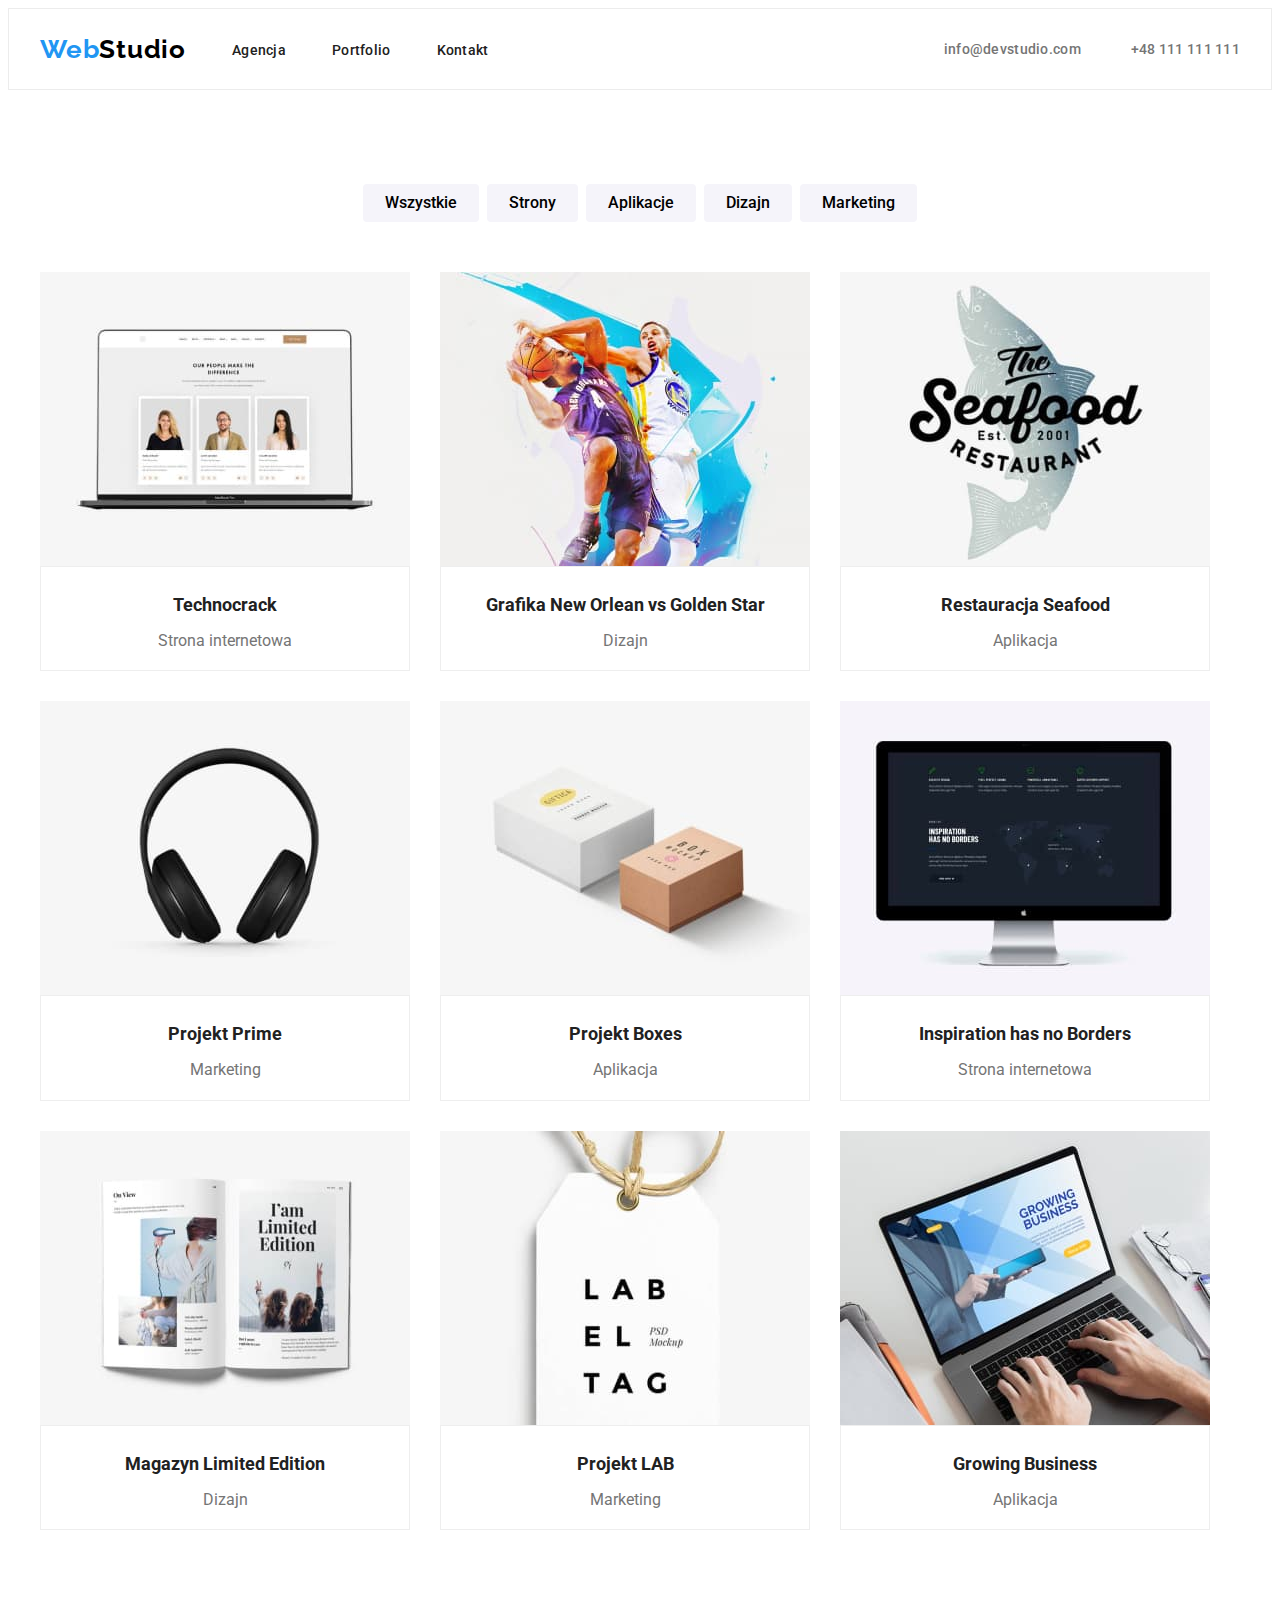
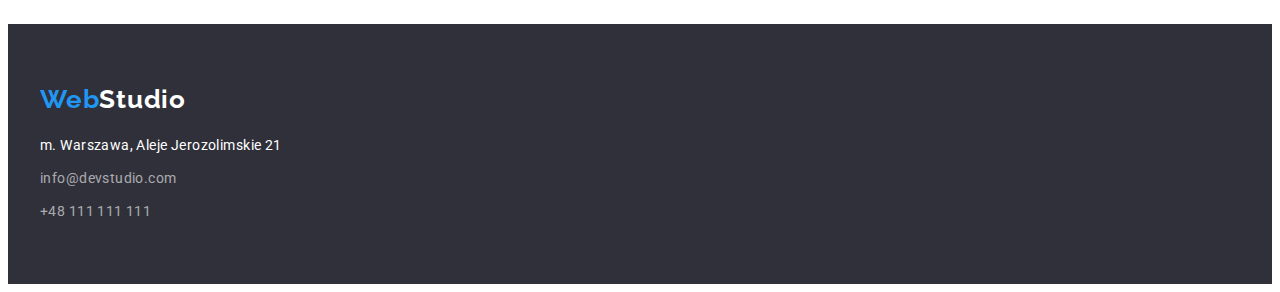
==== portfolio.html @ c01634f3 "added files from hw-03" ====
<!DOCTYPE html>
<html lang="pl">
    <head>
        <meta charset="UTF-8" />
        <meta http-equiv="X-UA-Compatible" content="IE=edge" />
        <meta name="viewport" content="width=device-width, initial-scale=1.0" />

        <title>Document</title>
        <link
            rel="stylesheet"
            href="https://cdnjs.cloudflare.com/ajax/libs/modern-normalize/1.1.0/modern-normalize.min.css"
            integrity="sha512-wpPYUAdjBVSE4KJnH1VR1HeZfpl1ub8YT/NKx4PuQ5NmX2tKuGu6U/JRp5y+Y8XG2tV+wKQpNHVUX03MfMFn9Q=="
            crossorigin="anonymous"
            referrerpolicy="no-referrer"
        />
        <link
            href="https://fonts.googleapis.com/css2?family=Raleway:wght@700&family=Roboto+Condensed&family=Roboto:wght@400;500;700;900&display=swap"
            rel="stylesheet"
        />
        <link rel="stylesheet" href="./css/style.css" />
    </head>
    <body>
        <header class="main">
            <div class="container menu">
                <nav class="nav">
                    <a href="./index.html" class="logo"
                        >Web<span class="black">Studio</span></a
                    >
                    <ul class="navigation">
                        <li>
                            <a href="./index.html" class="nav-item">Agencja</a>
                        </li>
                        <li>
                            <a href="./portfolio.html" class="nav-item"
                                >Portfolio</a
                            >
                        </li>
                        <li><a href="" class="nav-item">Kontakt</a></li>
                    </ul>
                </nav>
                <div class="contact-data">
                    <a href="mailto:info@devstudio.com" class="contact"
                        >info@devstudio.com</a
                    >
                    <a href="tel:+48111111111" class="contact"
                        >+48 111 111 111</a
                    >
                </div>
            </div>
        </header>
        <main>
            <section class="section">
                <div class="container">
                    <ul class="options">
                        <li>
                            <button type="button" class="button">
                                Wszystkie
                            </button>
                        </li>
                        <li>
                            <button type="button" class="button">Strony</button>
                        </li>
                        <li>
                            <button type="button" class="button">
                                Aplikacje
                            </button>
                        </li>
                        <li>
                            <button type="button" class="button">Dizajn</button>
                        </li>
                        <li>
                            <button type="button" class="button">
                                Marketing
                            </button>
                        </li>
                    </ul>

                    <ul class="services">
                        <li>
                            <figure>
                                <img
                                    src="./images/app.jpg"
                                    alt="Obraz przedstawia ekran laptopa wyświetlający grafikę"
                                    width="370"
                                    height="294"
                                />
                                <figcaption class="decoration">
                                    <h3 class="project-name">Technocrack</h3>
                                    <span class="type">Strona internetowa</span>
                                </figcaption>
                            </figure>
                        </li>
                        <li>
                            <figure>
                                <img
                                    src="./images/basketball.jpg"
                                    alt="Obraz przedstawia grających koszykarzy"
                                    width="370"
                                    height="294"
                                />
                                <figcaption class="decoration">
                                    <h3 class="project-name">
                                        Grafika New Orlean vs Golden Star
                                    </h3>
                                    <span class="type">Dizajn</span>
                                </figcaption>
                            </figure>
                        </li>
                        <li>
                            <figure>
                                <img
                                    src="./images/seafood.jpg"
                                    alt="Obraz przedstawia logo restauracji Seafood"
                                    width="370"
                                    height="294"
                                />
                                <figcaption class="decoration">
                                    <h3 class="project-name">
                                        Restauracja Seafood
                                    </h3>
                                    <span class="type">Aplikacja</span>
                                </figcaption>
                            </figure>
                        </li>
                        <li>
                            <figure>
                                <img
                                    src="./images/headphones.jpg"
                                    alt="Obraz przedstawia słuchawki nauszne"
                                    width="370"
                                    height="294"
                                />
                                <figcaption class="decoration">
                                    <h3 class="project-name">Projekt Prime</h3>
                                    <span class="type">Marketing</span>
                                </figcaption>
                            </figure>
                        </li>
                        <li>
                            <figure>
                                <img
                                    src="./images/boxes.jpg"
                                    alt="Obraz przedstawia białe i beżowe pudełko"
                                    width="370"
                                    height="294"
                                />
                                <figcaption class="decoration">
                                    <h3 class="project-name">Projekt Boxes</h3>
                                    <span class="type">Aplikacja</span>
                                </figcaption>
                            </figure>
                        </li>
                        <li>
                            <figure>
                                <img
                                    src="./images/screen.jpg"
                                    alt="Obraz przedstawia monitor"
                                    width="370"
                                    height="294"
                                />
                                <figcaption class="decoration">
                                    <h3 class="project-name">
                                        Inspiration has no Borders
                                    </h3>
                                    <span class="type">Strona internetowa</span>
                                </figcaption>
                            </figure>
                        </li>
                        <li>
                            <figure>
                                <img
                                    src="./images/book.jpg"
                                    alt="Obraz przedstawia otwarte czasopismo"
                                    width="370"
                                    height="294"
                                />
                                <figcaption class="decoration">
                                    <h3 class="project-name">
                                        Magazyn Limited Edition
                                    </h3>

                                    <span class="type">Dizajn</span>
                                </figcaption>
                            </figure>
                        </li>
                        <li>
                            <figure>
                                <img
                                    src="./images/label.jpg"
                                    alt="Obraz przedstawia metkę"
                                    width="370"
                                    height="294"
                                />
                                <figcaption class="decoration">
                                    <h3 class="project-name">Projekt LAB</h3>

                                    <span class="type">Marketing</span>
                                </figcaption>
                            </figure>
                        </li>
                        <li>
                            <figure>
                                <img
                                    src="./images/laptop.jpg"
                                    alt="Obraz przedstawia dłonie piszące na laptopie"
                                    width="370"
                                    height="294"
                                />
                                <figcaption class="decoration">
                                    <h3 class="project-name">
                                        Growing Business
                                    </h3>
                                    <span class="type">Aplikacja</span>
                                </figcaption>
                            </figure>
                        </li>
                    </ul>
                </div>
            </section>
        </main>
        <footer class="footer-container">
            <div class="container">
                <a href="./index.html" class="logo"
                    >Web<span class="white">Studio</span></a
                >
                <address class="address-wrapper">
                    <span class="address"
                        >m. Warszawa, Aleje Jerozolimskie 21</span
                    >

                    <a href="mailto:info@devstudio.com" class="contact-footer"
                        >info@devstudio.com</a
                    >

                    <a href="tel:+48111111111" class="contact-footer"
                        >+48 111 111 111</a
                    >
                </address>
            </div>
        </footer>
    </body>
</html>
---- css/style.css ----
:root {
    --font-color1: #212121;
    --font-color2: #757575;
    --brand-color: #2196f3;
    --off-color: #f5f4fa;
    --background-color1: #2f303a;
}
/* style globalne */
body {
    font-family: 'Roboto', sans-serif;
    background-color: #fff;
    color: var(--font-color1);
}
*,
*::before,
*::after {
    outline: none;
}

h1,
h2,
h3,
h4,
p,
figure {
    margin: 0;
    padding: 0;
}

ul {
    list-style: none;
    margin: 0;
    padding: 0;
}
img {
    vertical-align: middle;
}
.container {
    max-width: 1200px;
    width: 100%;
    margin: 0 auto;
    padding: 0 15px;
}

/* style w header */
.logo {
    color: var(--brand-color);
    font-weight: 700;
    font-size: 26px;
    text-decoration: none;
    font-family: 'Raleway', sans-serif;
    letter-spacing: 0.03em;
}
.black {
    color: #000000;
    font-weight: 700;
    font-size: 26px;
    line-height: 1.19;
}
.main {
    border: 1px solid #ececec;
}
.menu {
    display: flex;
    flex-wrap: wrap;
    justify-content: space-between;
}
.nav-item {
    color: var(--font-color1);
    font-weight: 500;
    text-decoration: none;

    letter-spacing: 0.02em;
    font-size: 14px;
    line-height: 1.17;
}
.nav-item:hover,
.nav-item:focus {
    color: var(--brand-color);
}
.nav {
    display: flex;
    flex-wrap: wrap;
    align-items: center;

    gap: 46px;
}
.navigation {
    display: flex;
    flex-wrap: wrap;

    gap: 46px;
}
.contact-data {
    display: flex;
    align-items: center;

    padding: 32px 0;
    gap: 50px;
}
.contact {
    color: var(--font-color2);
    font-weight: 500;
    text-decoration: none;
    letter-spacing: 0.02em;
    font-size: 14px;
    line-height: 1.17;
}
.contact:hover,
.contact:focus {
    color: var(--brand-color);
}

/* style w main index.html*/
.solutions {
    background-color: var(--background-color1);
    display: flex;
    flex-direction: column;
    align-items: center;
    gap: 30px;
    padding: 200px 452px;
}

.title {
    color: #fff;
    font-weight: 900;
    text-align: center;
    font-size: 44px;
    line-height: 1.36;
    letter-spacing: 0.06em;
    min-width: 696px;
}
.order {
    box-shadow: 0px 4px 4px rgba(0, 0, 0, 0.15);
    background-color: var(--brand-color);
    border: none;
    border-radius: 4px;
    color: #fff;
    width: 200px;
    height: 50px;
    font-family: 'Roboto', sans-serif;
    font-weight: 700;
    font-size: 16px;
    line-height: 1.88;
    align-items: center;
    text-align: center;
    padding: 10px 42px;
}
.order:hover,
.order:focus {
    cursor: pointer;
}
.offer-items {
    display: flex;
    gap: 30px;
    line-height: 1.71;
    padding: 94px 0;
}
.offer {
    font-weight: 700;
    font-size: 14px;
    line-height: 1.14;
    letter-spacing: 0.03em;
    margin-bottom: 10px;
}
.offer-description {
    color: var(--font-color2);

    font-size: 14px;
    line-height: 1.14;
    letter-spacing: 0.03em;
}
.introduce {
    font-weight: 700;
    font-size: 36px;
    line-height: 1.16;
    text-align: center;
    letter-spacing: 0.03em;
}
.our-services {
    display: flex;
    gap: 30px;
    padding: 50px 0 94px;
}
.crew {
    background-color: #f5f4fa;
    padding: 94px 0;
}
.crew-members {
    display: flex;
    gap: 30px;
    margin-top: 50px;
}
.description {
    padding: 30px;
    text-align: center;
    background-color: #fff;
    display: flex;
    flex-direction: column;
    gap: 10px;
}
.name {
    color: var(--font-color1);
    font-weight: 500;
    text-align: center;

    font-size: 16px;
    line-height: 1.19;
    margin-bottom: 10px;
}
.type {
    color: var(--font-color2);
    text-align: center;
    font-size: 16px;
    line-height: 1.19;
}
/* style w main portfolio.html */
.section {
    padding-top: 94px;
    padding-bottom: 94px;
}
.options {
    display: flex;
    justify-content: center;
    gap: 8px;

    margin-bottom: 50px;
}
.button {
    background-color: var(--off-color);
    border: none;
    font-family: 'Roboto', sans-serif;
    border-radius: 4px;
    font-weight: 500;
    font-size: 16px;
    line-height: 1.63;
    padding: 6px 22px;
}
.button:hover,
.button:focus {
    background-color: var(--brand-color);
    border-color: var(--brand-color);
    color: #fff;
    cursor: pointer;
}
.services {
    display: flex;
    flex-wrap: wrap;
    gap: 30px;
}
.decoration {
    border: 1px solid #eeeeee;
    padding: 20px 24px;
    display: flex;
    flex-direction: column;
    align-items: center;
    gap: 4px;
}
.project-name {
    color: var(--font-color1);
    font-weight: 700;
    font-size: 18px;
    line-height: 2;
    margin-bottom: 4px;
}
/* style w footer */
.footer-container {
    background-color: var(--background-color1);
    padding-top: 60px;
    padding-bottom: 60px;
}
.white {
    color: #fff;
    font-weight: 700;
    font-size: 26px;
    line-height: 1.19;
}

.address {
    color: #fff;
    font-size: 14px;
    line-height: 1.71;

    letter-spacing: 0.03em;
    font-style: normal;
}
.address-wrapper {
    display: flex;
    flex-direction: column;
    gap: 9px;
    margin-top: 20px;
}

.contact-footer {
    color: rgba(255, 255, 255, 0.6);
    font-size: 14px;
    line-height: 1.71;

    text-decoration: none;
    letter-spacing: 0.03em;
    font-style: normal;
}
.contact-footer:hover,
.contact-footer:focus {
    color: var(--brand-color);
}
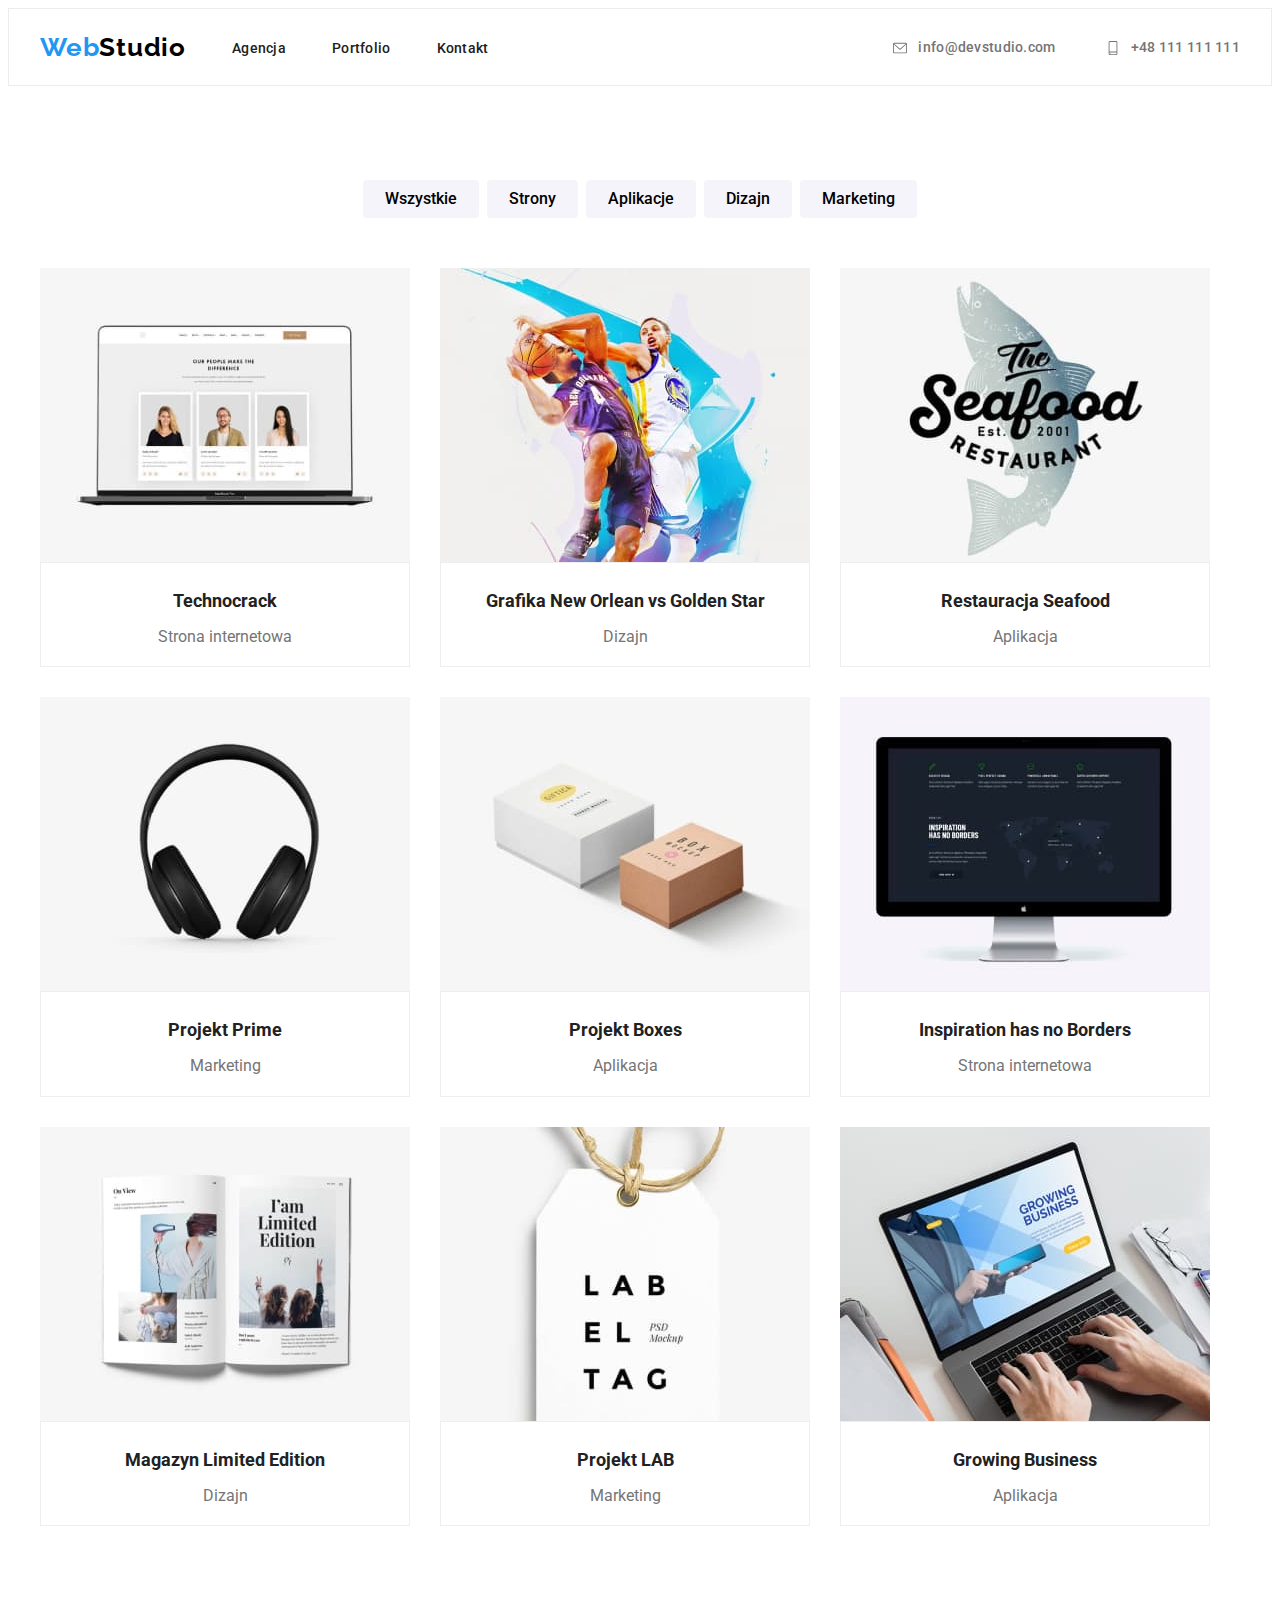
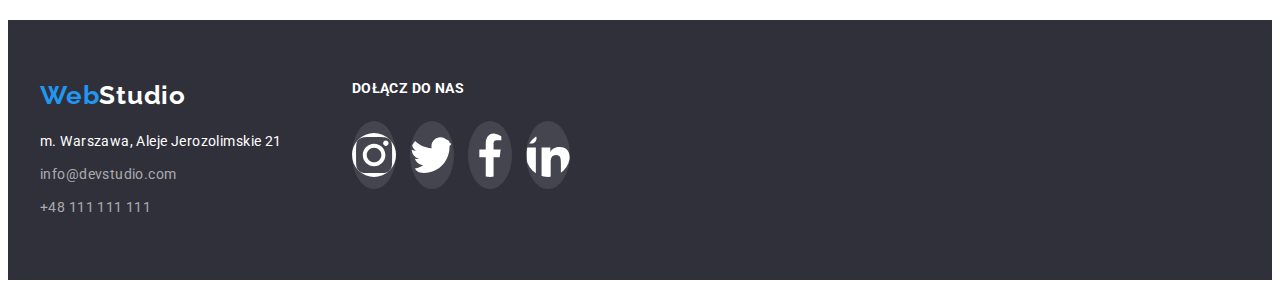
==== commit 3c44941c: "added icons, background image and styled boxes" ====
--- a/portfolio.html
+++ b/portfolio.html
@@ -39,11 +39,19 @@
                     </ul>
                 </nav>
                 <div class="contact-data">
-                    <a href="mailto:info@devstudio.com" class="contact"
-                        >info@devstudio.com</a
-                    >
-                    <a href="tel:+48111111111" class="contact"
-                        >+48 111 111 111</a
+                    <a href="mailto:info@devstudio.com" class="contact">
+                        <svg class="icon-mail">
+                            <use href="./images/icons.svg#icon-envelope"></use>
+                        </svg>
+                        info@devstudio.com</a
+                    >
+                    <a href="tel:+48111111111" class="contact">
+                        <svg class="icon-tel">
+                            <use
+                                href="./images/icons.svg#icon-smartphone"
+                            ></use>
+                        </svg>
+                        +48 111 111 111</a
                     >
                 </div>
             </div>
@@ -77,7 +85,7 @@
 
                     <ul class="services">
                         <li>
-                            <figure>
+                            <figure class="service-box">
                                 <img
                                     src="./images/app.jpg"
                                     alt="Obraz przedstawia ekran laptopa wyświetlający grafikę"
@@ -91,7 +99,7 @@
                             </figure>
                         </li>
                         <li>
-                            <figure>
+                            <figure class="service-box">
                                 <img
                                     src="./images/basketball.jpg"
                                     alt="Obraz przedstawia grających koszykarzy"
@@ -107,7 +115,7 @@
                             </figure>
                         </li>
                         <li>
-                            <figure>
+                            <figure class="service-box">
                                 <img
                                     src="./images/seafood.jpg"
                                     alt="Obraz przedstawia logo restauracji Seafood"
@@ -123,7 +131,7 @@
                             </figure>
                         </li>
                         <li>
-                            <figure>
+                            <figure class="service-box">
                                 <img
                                     src="./images/headphones.jpg"
                                     alt="Obraz przedstawia słuchawki nauszne"
@@ -137,7 +145,7 @@
                             </figure>
                         </li>
                         <li>
-                            <figure>
+                            <figure class="service-box">
                                 <img
                                     src="./images/boxes.jpg"
                                     alt="Obraz przedstawia białe i beżowe pudełko"
@@ -151,7 +159,7 @@
                             </figure>
                         </li>
                         <li>
-                            <figure>
+                            <figure class="service-box">
                                 <img
                                     src="./images/screen.jpg"
                                     alt="Obraz przedstawia monitor"
@@ -167,7 +175,7 @@
                             </figure>
                         </li>
                         <li>
-                            <figure>
+                            <figure class="service-box">
                                 <img
                                     src="./images/book.jpg"
                                     alt="Obraz przedstawia otwarte czasopismo"
@@ -184,7 +192,7 @@
                             </figure>
                         </li>
                         <li>
-                            <figure>
+                            <figure class="service-box">
                                 <img
                                     src="./images/label.jpg"
                                     alt="Obraz przedstawia metkę"
@@ -199,7 +207,7 @@
                             </figure>
                         </li>
                         <li>
-                            <figure>
+                            <figure class="service-box">
                                 <img
                                     src="./images/laptop.jpg"
                                     alt="Obraz przedstawia dłonie piszące na laptopie"
@@ -219,23 +227,54 @@
             </section>
         </main>
         <footer class="footer-container">
-            <div class="container">
-                <a href="./index.html" class="logo"
-                    >Web<span class="white">Studio</span></a
-                >
-                <address class="address-wrapper">
-                    <span class="address"
-                        >m. Warszawa, Aleje Jerozolimskie 21</span
-                    >
-
-                    <a href="mailto:info@devstudio.com" class="contact-footer"
-                        >info@devstudio.com</a
-                    >
-
-                    <a href="tel:+48111111111" class="contact-footer"
-                        >+48 111 111 111</a
-                    >
-                </address>
+            <div class="footer-elements container">
+                <div>
+                    <a href="./index.html" class="logo"
+                        >Web<span class="white">Studio</span></a
+                    >
+                    <address class="address-wrapper">
+                        <span class="address"
+                            >m. Warszawa, Aleje Jerozolimskie 21</span
+                        >
+
+                        <a
+                            href="mailto:info@devstudio.com"
+                            class="contact-footer"
+                            >info@devstudio.com</a
+                        >
+
+                        <a href="tel:+48111111111" class="contact-footer"
+                            >+48 111 111 111</a
+                        >
+                    </address>
+                </div>
+                <div class="find-us">
+                    <h4 class="join-us">DOŁĄCZ DO NAS</h4>
+                    <a href=""
+                        ><svg class="icon-footer">
+                            <use
+                                href="./images/icons.svg#icon-instagram"
+                            ></use></svg
+                    ></a>
+                    <a href="">
+                        <svg class="icon-footer">
+                            <use
+                                href="./images/icons.svg#icon-twitter"
+                            ></use></svg
+                    ></a>
+                    <a href=""
+                        ><svg class="icon-footer">
+                            <use
+                                href="./images/icons.svg#icon-facebook"
+                            ></use></svg
+                    ></a>
+                    <a href=""
+                        ><svg class="icon-footer">
+                            <use
+                                href="./images/icons.svg#icon-linkedin"
+                            ></use></svg
+                    ></a>
+                </div>
             </div>
         </footer>
     </body>
--- a/css/style.css
+++ b/css/style.css
@@ -4,6 +4,7 @@
     --brand-color: #2196f3;
     --off-color: #f5f4fa;
     --background-color1: #2f303a;
+    --icon-color: #afb1b8;
 }
 /* style globalne */
 body {
@@ -95,7 +96,7 @@
     display: flex;
     align-items: center;
 
-    padding: 32px 0;
+    padding: 30px 0;
     gap: 50px;
 }
 .contact {
@@ -106,14 +107,39 @@
     font-size: 14px;
     line-height: 1.17;
 }
+
+.icon-mail {
+    width: 1em;
+    height: 1em;
+    vertical-align: middle;
+    fill: currentColor;
+    margin-right: 8px;
+}
+
+.icon-tel {
+    width: 1em;
+    height: 1em;
+    vertical-align: middle;
+    fill: currentColor;
+    margin-right: 8px;
+}
 .contact:hover,
 .contact:focus {
     color: var(--brand-color);
+    fill: var(--brand-color);
 }
 
 /* style w main index.html*/
 .solutions {
     background-color: var(--background-color1);
+    background-image: linear-gradient(
+            to bottom,
+            rgba(47, 48, 58, 0.4),
+            rgba(47, 48, 58, 0.4)
+        ),
+        url(../images/background.jpg);
+    background-position: center;
+    background-repeat: no-repeat;
     display: flex;
     flex-direction: column;
     align-items: center;
@@ -170,17 +196,27 @@
     line-height: 1.14;
     letter-spacing: 0.03em;
 }
+
+.icon-offer {
+    width: 270px;
+    height: 120px;
+    padding: 25px 0;
+    background-color: var(--off-color);
+    border-radius: 4px;
+    margin-bottom: 30px;
+}
 .introduce {
     font-weight: 700;
     font-size: 36px;
     line-height: 1.16;
     text-align: center;
     letter-spacing: 0.03em;
+    margin-bottom: 50px;
 }
 .our-services {
     display: flex;
     gap: 30px;
-    padding: 50px 0 94px;
+    padding-bottom: 94px;
 }
 .crew {
     background-color: #f5f4fa;
@@ -199,6 +235,25 @@
     flex-direction: column;
     gap: 10px;
 }
+.icon-member {
+    height: 44px;
+    width: 44px;
+    fill: var(--icon-color);
+    padding: 12px 0;
+}
+.icons {
+    display: flex;
+    flex-direction: row;
+    min-width: 182px;
+    gap: 10px;
+}
+.icon-member:hover,
+.icon-member:focus {
+    background-color: var(--brand-color);
+    border-radius: 50%;
+    fill: #fff;
+    cursor: pointer;
+}
 .name {
     color: var(--font-color1);
     font-weight: 500;
@@ -214,6 +269,30 @@
     font-size: 16px;
     line-height: 1.19;
 }
+.our-customers {
+    padding: 94px 0;
+}
+.customers {
+    display: flex;
+    flex-direction: row;
+    flex-wrap: wrap;
+    justify-content: space-between;
+}
+.icon-customer {
+    width: 170px;
+    height: 92px;
+    fill: var(--icon-color);
+    border: 1px solid var(--icon-color);
+    border-radius: 4px;
+    /* padding: 20px; */
+}
+.icon-customer:hover,
+.icon-customer:focus {
+    fill: var(--brand-color);
+    cursor: pointer;
+    border: 1px solid var(--brand-color);
+}
+
 /* style w main portfolio.html */
 .section {
     padding-top: 94px;
@@ -242,11 +321,22 @@
     border-color: var(--brand-color);
     color: #fff;
     cursor: pointer;
+    box-shadow: 0px 3px 1px rgba(0, 0, 0, 0.1), 0px 1px 2px rgba(0, 0, 0, 0.08),
+        0px 2px 2px rgba(0, 0, 0, 0.12);
 }
 .services {
     display: flex;
     flex-wrap: wrap;
     gap: 30px;
+}
+.service-box:hover,
+.service-box:focus {
+    box-shadow: 0px 1px 1px rgba(0, 0, 0, 0.12), 0px 4px 4px rgba(0, 0, 0, 0.06),
+        1px 4px 6px rgba(0, 0, 0, 0.16);
+}
+.box-member {
+    box-shadow: 0px 1px 3px rgba(0, 0, 0, 0.12), 0px 1px 1px rgba(0, 0, 0, 0.14),
+        0px 2px 1px rgba(0, 0, 0, 0.2);
 }
 .decoration {
     border: 1px solid #eeeeee;
@@ -256,6 +346,7 @@
     align-items: center;
     gap: 4px;
 }
+
 .project-name {
     color: var(--font-color1);
     font-weight: 700;
@@ -269,6 +360,15 @@
     padding-top: 60px;
     padding-bottom: 60px;
 }
+.footer-elements {
+    max-width: 1200px;
+    display: flex;
+    gap: 65px;
+    justify-content: flex-start;
+    margin: 0 auto;
+    padding: 0 15px;
+}
+
 .white {
     color: #fff;
     font-weight: 700;
@@ -290,7 +390,28 @@
     gap: 9px;
     margin-top: 20px;
 }
-
+.join-us {
+    font-weight: 700;
+    font-size: 14px;
+    line-height: 1.17;
+    letter-spacing: 0.03em;
+    color: #fff;
+    margin-left: 5px;
+    margin-bottom: 20px;
+}
+.icon-footer {
+    height: 44px;
+    width: 44px;
+    fill: #fff;
+    padding: 12px 0;
+    background-color: rgba(255, 255, 255, 0.1);
+    border-radius: 50%;
+    margin: 5px;
+}
+.icon-footer:hover,
+.icon-footer:focus {
+    background-color: var(--brand-color);
+}
 .contact-footer {
     color: rgba(255, 255, 255, 0.6);
     font-size: 14px;
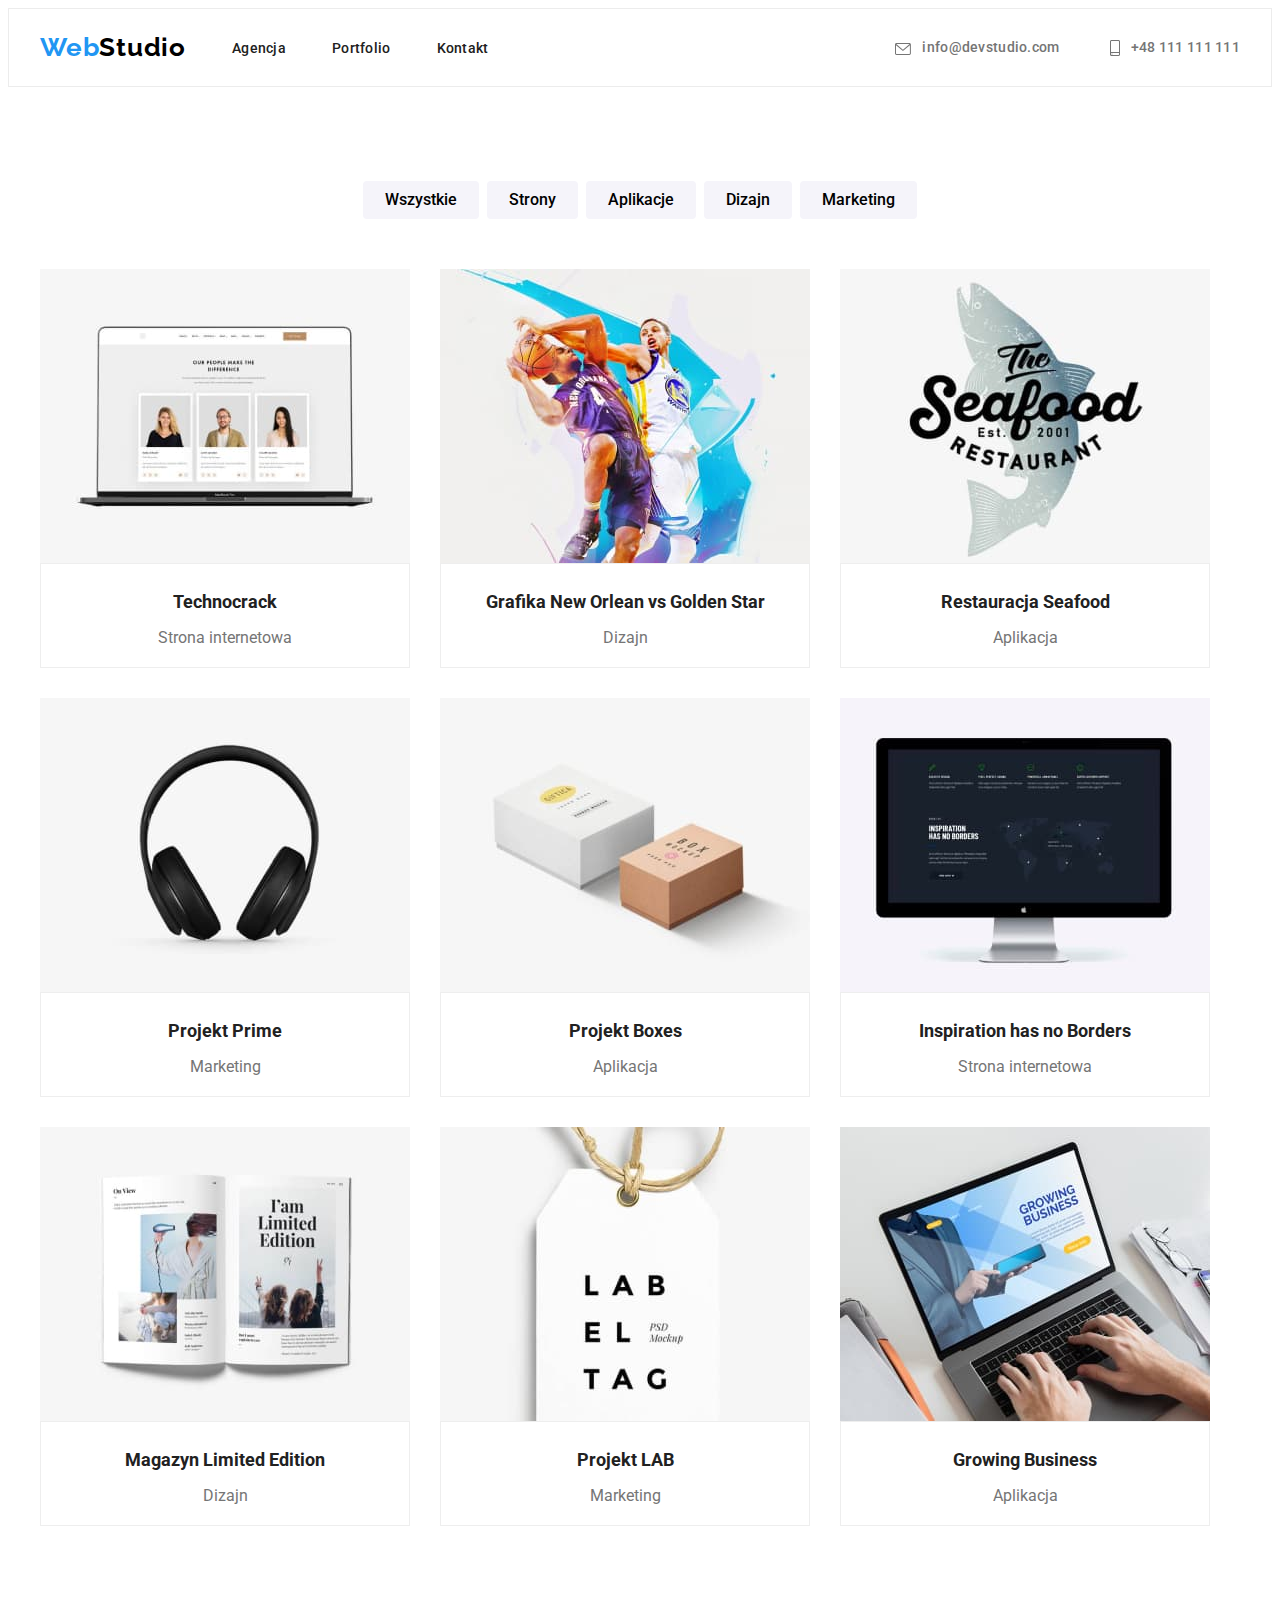
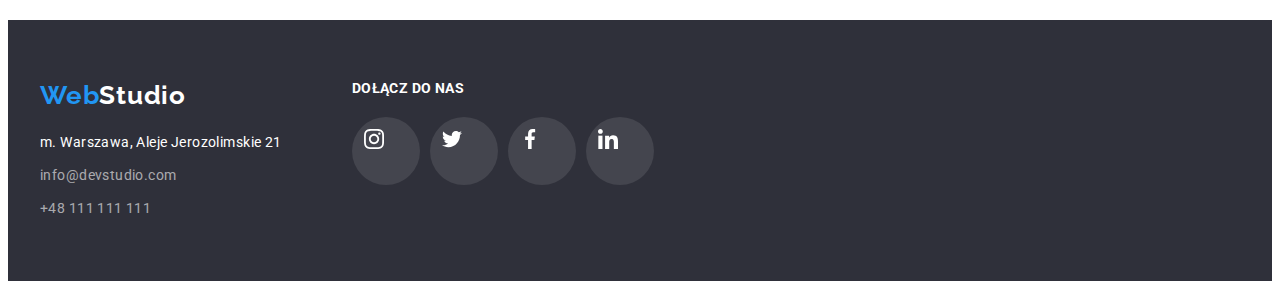
==== commit b831f198: "copied header and footer to portfolio" ====
--- a/portfolio.html
+++ b/portfolio.html
@@ -40,13 +40,13 @@
                 </nav>
                 <div class="contact-data">
                     <a href="mailto:info@devstudio.com" class="contact">
-                        <svg class="icon-mail">
+                        <svg class="icon-mail" width="16" height="12">
                             <use href="./images/icons.svg#icon-envelope"></use>
                         </svg>
                         info@devstudio.com</a
                     >
                     <a href="tel:+48111111111" class="contact">
-                        <svg class="icon-tel">
+                        <svg class="icon-tel" width="10" height="16">
                             <use
                                 href="./images/icons.svg#icon-smartphone"
                             ></use>
@@ -250,30 +250,40 @@
                 </div>
                 <div class="find-us">
                     <h4 class="join-us">DOŁĄCZ DO NAS</h4>
-                    <a href=""
-                        ><svg class="icon-footer">
-                            <use
-                                href="./images/icons.svg#icon-instagram"
-                            ></use></svg
-                    ></a>
-                    <a href="">
-                        <svg class="icon-footer">
-                            <use
-                                href="./images/icons.svg#icon-twitter"
-                            ></use></svg
-                    ></a>
-                    <a href=""
-                        ><svg class="icon-footer">
-                            <use
-                                href="./images/icons.svg#icon-facebook"
-                            ></use></svg
-                    ></a>
-                    <a href=""
-                        ><svg class="icon-footer">
-                            <use
-                                href="./images/icons.svg#icon-linkedin"
-                            ></use></svg
-                    ></a>
+                    <ul class="icons-join-us">
+                        <li>
+                            <a href="" class="icon-footer"
+                                ><svg tabindex="1">
+                                    <use
+                                        href="./images/icons.svg#icon-instagram"
+                                    ></use></svg
+                            ></a>
+                        </li>
+                        <li>
+                            <a href="" class="icon-footer">
+                                <svg tabindex="1">
+                                    <use
+                                        href="./images/icons.svg#icon-twitter"
+                                    ></use></svg
+                            ></a>
+                        </li>
+                        <li>
+                            <a href="" class="icon-footer"
+                                ><svg tabindex="1">
+                                    <use
+                                        href="./images/icons.svg#icon-facebook"
+                                    ></use></svg
+                            ></a>
+                        </li>
+                        <li>
+                            <a href="" class="icon-footer"
+                                ><svg tabindex="1">
+                                    <use
+                                        href="./images/icons.svg#icon-linkedin"
+                                    ></use></svg
+                            ></a>
+                        </li>
+                    </ul>
                 </div>
             </div>
         </footer>
--- a/css/style.css
+++ b/css/style.css
@@ -109,16 +109,12 @@
 }
 
 .icon-mail {
-    width: 1em;
-    height: 1em;
     vertical-align: middle;
     fill: currentColor;
     margin-right: 8px;
 }
 
 .icon-tel {
-    width: 1em;
-    height: 1em;
     vertical-align: middle;
     fill: currentColor;
     margin-right: 8px;
@@ -144,7 +140,7 @@
     flex-direction: column;
     align-items: center;
     gap: 30px;
-    padding: 200px 452px;
+    padding: 200px 0;
 }
 
 .title {
@@ -154,7 +150,7 @@
     font-size: 44px;
     line-height: 1.36;
     letter-spacing: 0.06em;
-    min-width: 696px;
+    max-width: 696px;
 }
 .order {
     box-shadow: 0px 4px 4px rgba(0, 0, 0, 0.15);
@@ -235,24 +231,32 @@
     flex-direction: column;
     gap: 10px;
 }
-.icon-member {
-    height: 44px;
-    width: 44px;
-    fill: var(--icon-color);
-    padding: 12px 0;
-}
+
 .icons {
     display: flex;
     flex-direction: row;
     min-width: 182px;
     gap: 10px;
 }
-.icon-member:hover,
-.icon-member:focus {
+
+.icon-social {
+    padding: 12px;
+    border-radius: 50%;
+    width: 44px;
+    height: 44px;
+    display: flex;
+}
+.icon-social > svg {
+    width: 20px;
+    height: 20px;
+    fill: var(--icon-color);
+}
+.icon-social:is(:hover, :focus) {
     background-color: var(--brand-color);
-    border-radius: 50%;
-    fill: #fff;
-    cursor: pointer;
+}
+
+.icon-social:is(:hover, :focus) > svg {
+    fill: white;
 }
 .name {
     color: var(--font-color1);
@@ -284,7 +288,6 @@
     fill: var(--icon-color);
     border: 1px solid var(--icon-color);
     border-radius: 4px;
-    /* padding: 20px; */
 }
 .icon-customer:hover,
 .icon-customer:focus {
@@ -399,15 +402,25 @@
     margin-left: 5px;
     margin-bottom: 20px;
 }
+.icons-join-us {
+    display: flex;
+}
 .icon-footer {
     height: 44px;
     width: 44px;
-    fill: #fff;
-    padding: 12px 0;
+
+    padding: 12px;
     background-color: rgba(255, 255, 255, 0.1);
     border-radius: 50%;
-    margin: 5px;
-}
+    display: flex;
+    margin: 0 5px;
+}
+.icon-footer > svg {
+    width: 20px;
+    height: 20px;
+    fill: #fff;
+}
+
 .icon-footer:hover,
 .icon-footer:focus {
     background-color: var(--brand-color);
